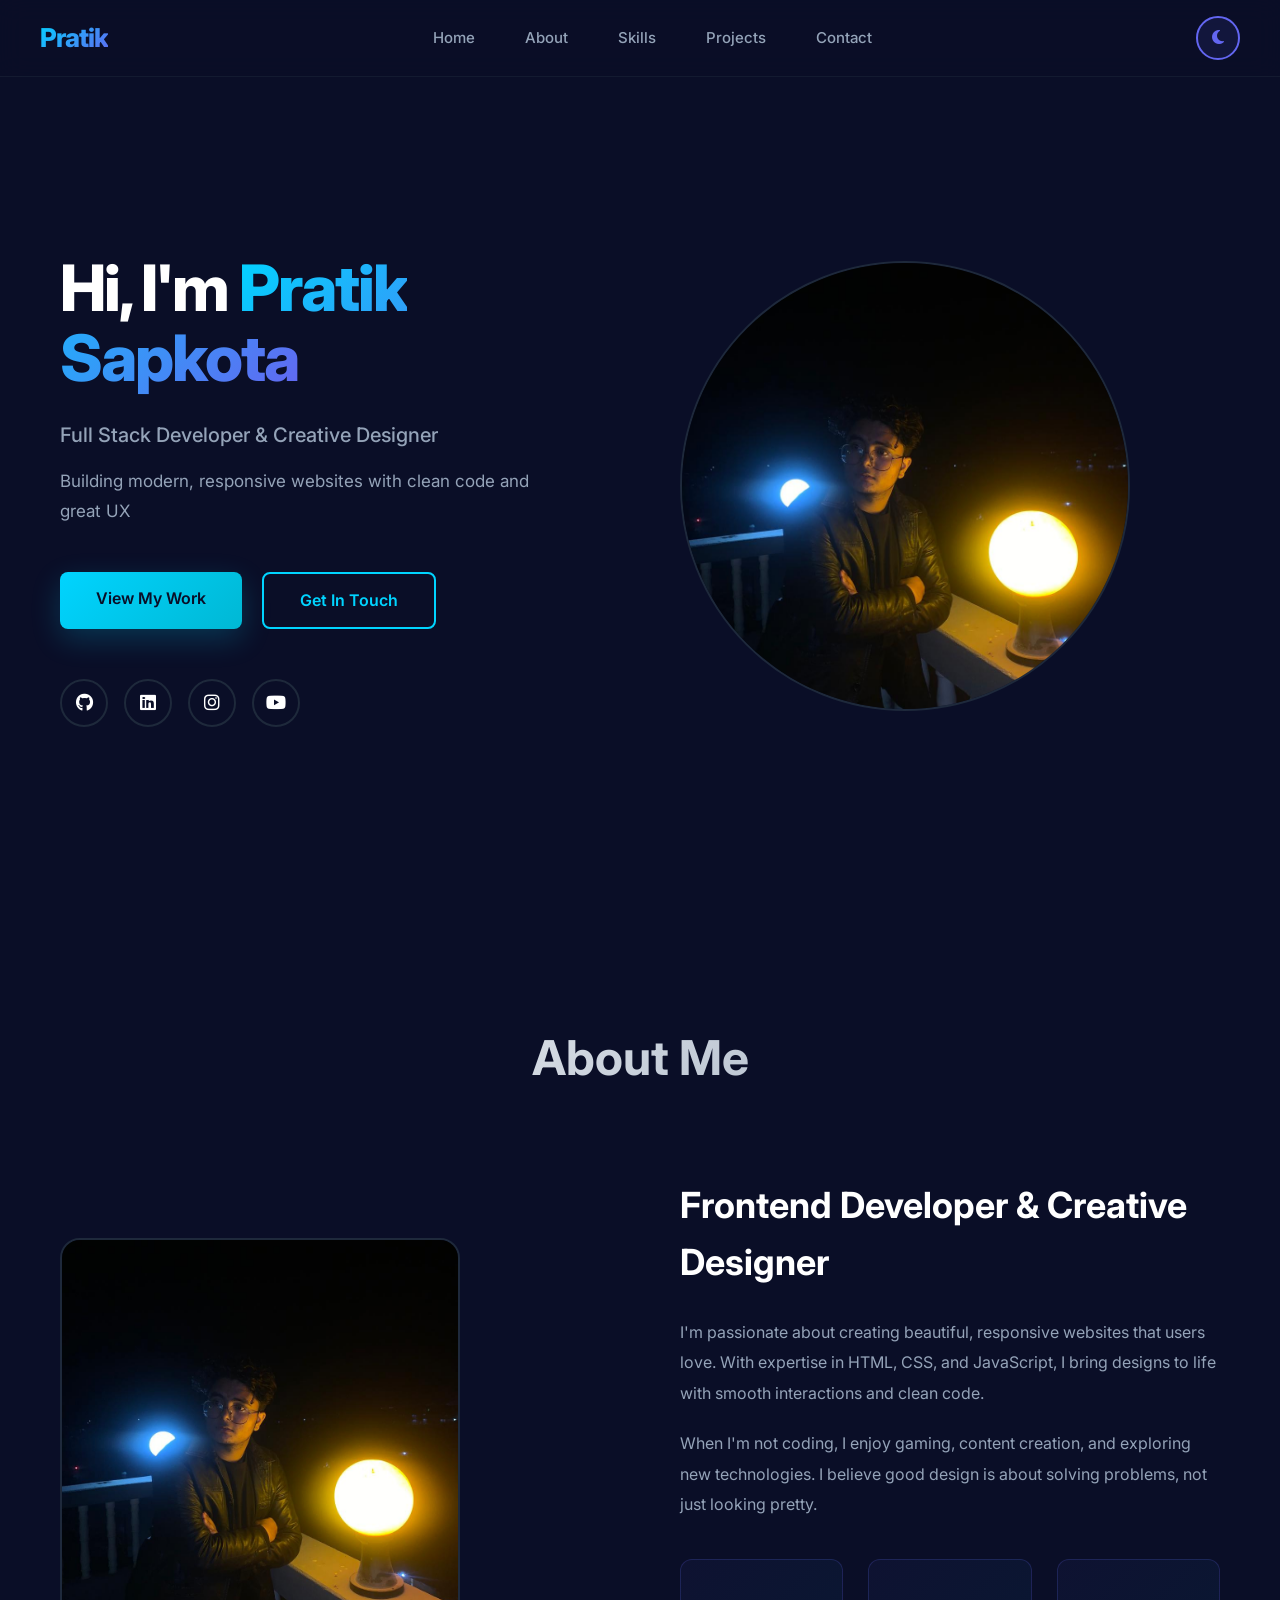
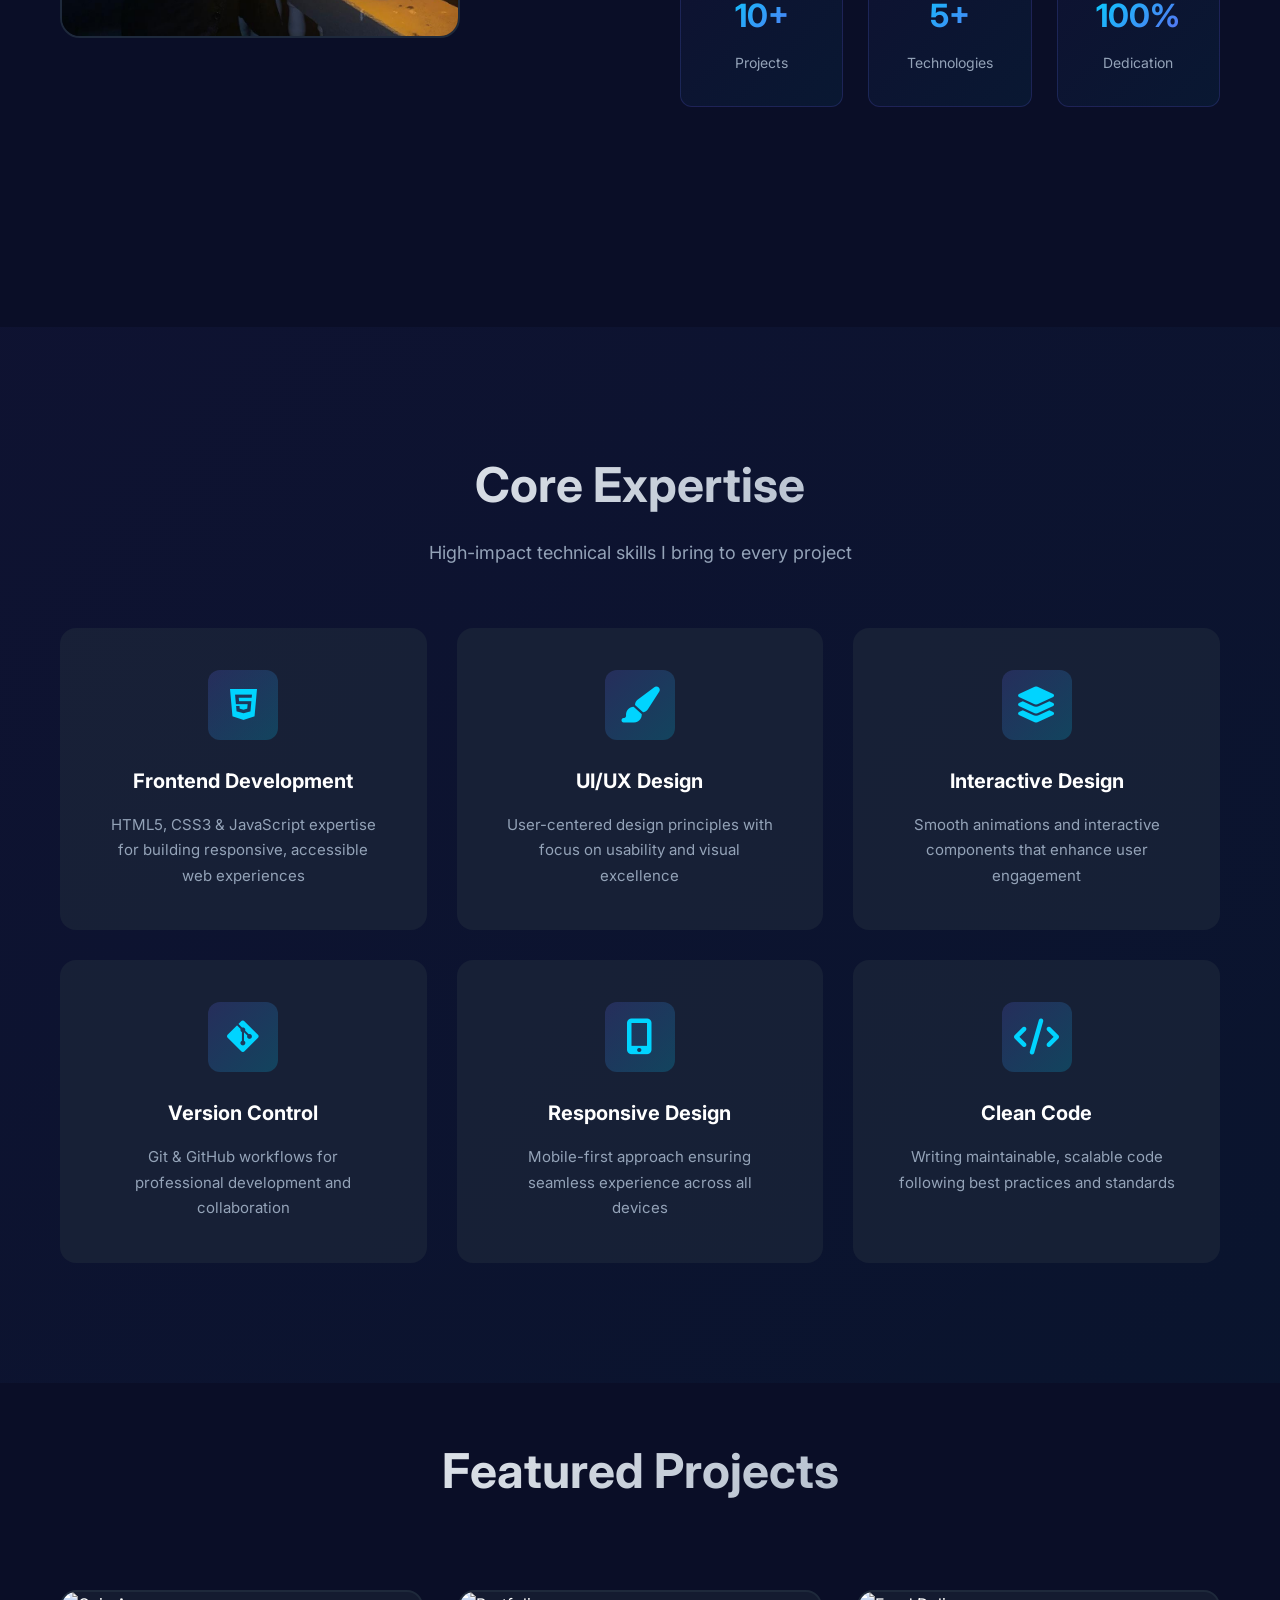
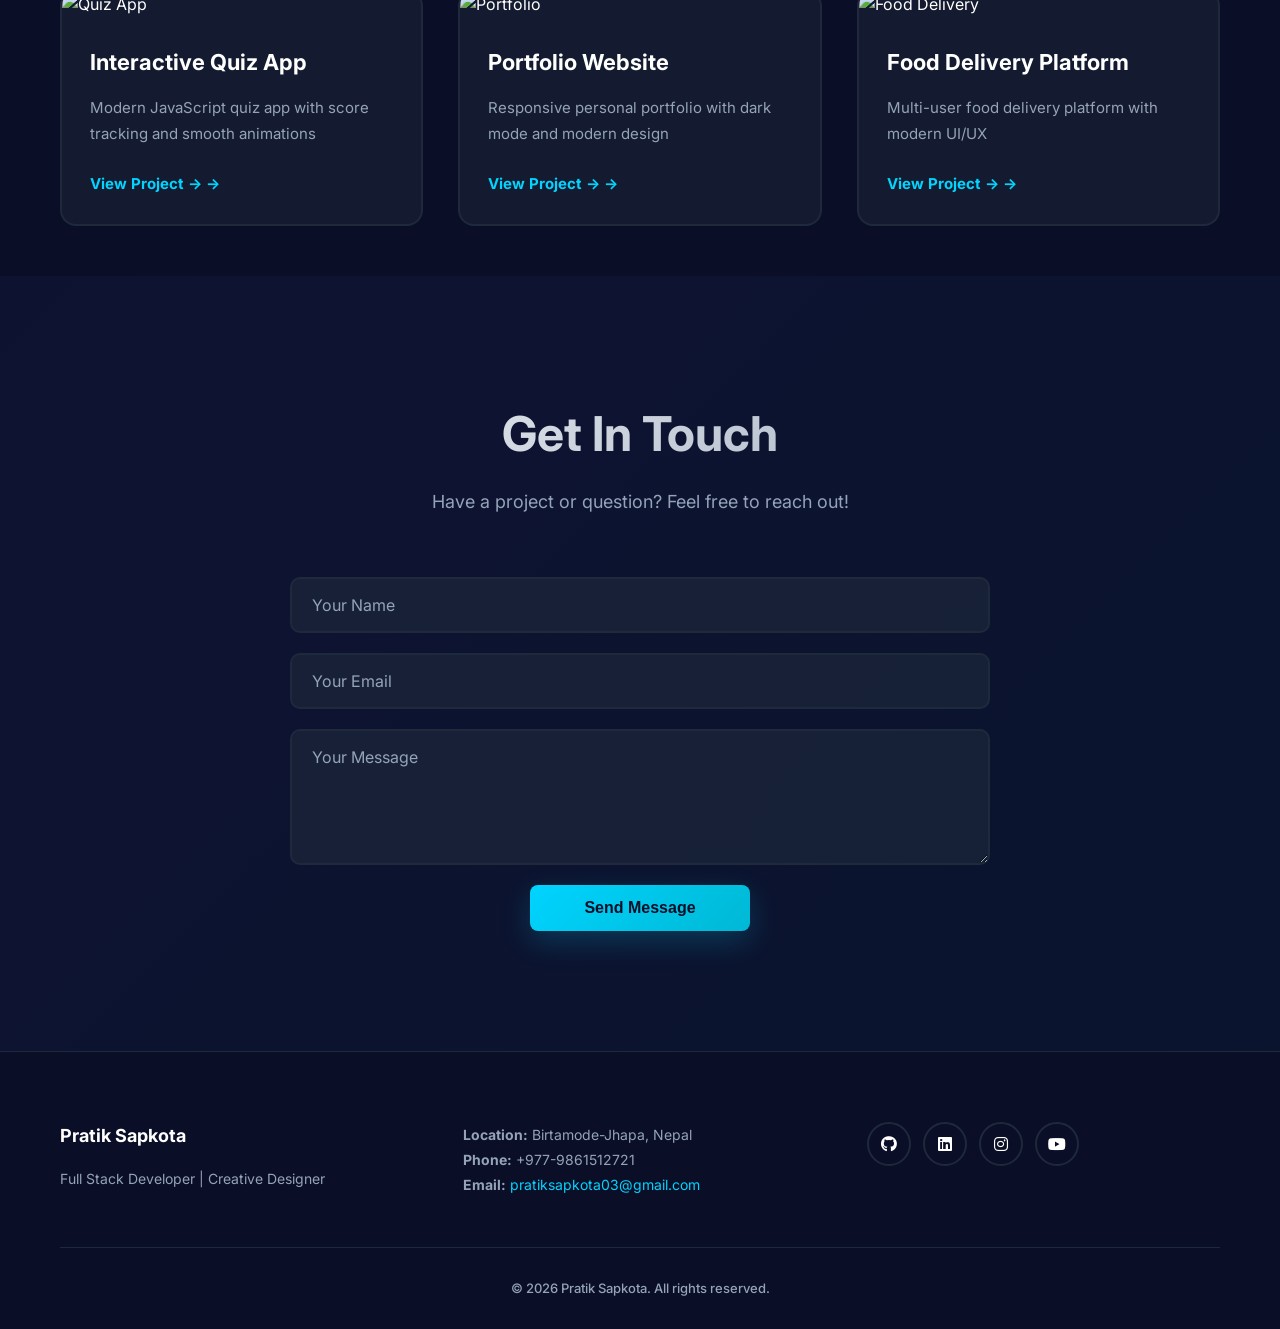
==== SELF/main.html @ d4031388 "first commit" ====
<!DOCTYPE html>
<html lang="en">

<head>
    <meta charset="UTF-8" />
    <meta name="viewport" content="width=device-width, initial-scale=1.0" />
    <title>Pratik Sapkota - Full Stack Developer</title>
    <link rel="preconnect" href="https://fonts.googleapis.com" />
    <link rel="preconnect" href="https://fonts.gstatic.com" crossorigin />
    <link href="https://fonts.googleapis.com/css2?family=Inter:wght@300;400;500;600;700&display=swap"
        rel="stylesheet" />
    <link rel="stylesheet" href="https://cdnjs.cloudflare.com/ajax/libs/font-awesome/6.5.2/css/all.min.css" />
    <link rel="stylesheet" href="main.css" />
</head>

<body>
    <nav class="navbar">
        <div class="container nav-flex">
            <div class="logo">Pratik</div>
            <button class="menu-toggle" id="menuToggle">
                <span></span>
                <span></span>
                <span></span>
            </button>
            <ul class="nav-menu" id="navMenu">
                <li><a href="#home">Home</a></li>
                <li><a href="#about">About</a></li>
                <li><a href="#skills">Skills</a></li>
                <li><a href="#projects">Projects</a></li>
                <li><a href="#contact">Contact</a></li>
            </ul>
            <button class="theme-btn" id="themeBtn">
                <i class="fas fa-moon"></i>
            </button>
        </div>
    </nav>

    <section id="home" class="hero">
        <div class="container">
            <div class="hero-content">
                <h1 class="hero-title">Hi, I'm <span class="typing"></span></h1>
                <p class="hero-subtitle">Full Stack Developer & Creative Designer</p>
                <p class="hero-desc">Building modern, responsive websites with clean code and great UX</p>
                <div class="hero-buttons">
                    <a href="#projects" class="btn btn-primary">View My Work</a>
                    <a href="#contact" class="btn btn-secondary">Get In Touch</a>
                </div>
                <div class="social-links">
                    <a href="https://github.com/alishxetry" target="_blank"><i class="fab fa-github"></i></a>
                    <a href="https://www.linkedin.com/in/pratik-sapkota-087529395/" target="_blank"><i
                            class="fab fa-linkedin"></i></a>
                    <a href="https://www.instagram.com/pratik_sapk0ta/" target="_blank"><i
                            class="fab fa-instagram"></i></a>
                    <a href="https://www.youtube.com/@ThePratikPlay" target="_blank"><i class="fab fa-youtube"></i></a>
                </div>
            </div>
            <div class="hero-image">
                <img src="assets/Profile.jpeg" alt="Pratik Sapkota" />
            </div>
        </div>
    </section>

    <section id="about" class="about">
        <div class="container">
            <h2 class="section-heading">About Me</h2>
            <div class="about-content">
                <div class="about-image">
                    <img src="assets/Profile.jpeg" alt="Pratik" class="main-img default-img" />
                    <img src="assets/mirror.jpeg" alt="Pratik Hover" class="main-img hover-img" />
                </div>

                <div class="about-text">
                    <h3>Frontend Developer & Creative Designer</h3>
                    <p>I'm passionate about creating beautiful, responsive websites that users love. With expertise in
                        HTML, CSS, and JavaScript, I bring designs to life with smooth interactions and clean code.</p>
                    <p>When I'm not coding, I enjoy gaming, content creation, and exploring new technologies. I believe
                        good design is about solving problems, not just looking pretty.</p>
                    <div class="stats">
                        <div class="stat">
                            <h4>10+</h4>
                            <p>Projects</p>
                        </div>
                        <div class="stat">
                            <h4>5+</h4>
                            <p>Technologies</p>
                        </div>
                        <div class="stat">
                            <h4>100%</h4>
                            <p>Dedication</p>
                        </div>
                    </div>
                </div>
            </div>
        </div>
    </section>

    <section id="skills" class="skills">
        <div class="container">
            <h2 class="section-heading">Core Expertise</h2>
            <p class="section-subtitle">High-impact technical skills I bring to every project</p>
            <div class="skills-grid">
                <div class="skill-item">
                    <div class="skill-icon">
                        <i class="fab fa-html5"></i>
                    </div>
                    <h4>Frontend Development</h4>
                    <p>HTML5, CSS3 & JavaScript expertise for building responsive, accessible web experiences</p>
                </div>
                <div class="skill-item">
                    <div class="skill-icon">
                        <i class="fas fa-paint-brush"></i>
                    </div>
                    <h4>UI/UX Design</h4>
                    <p>User-centered design principles with focus on usability and visual excellence</p>
                </div>
                <div class="skill-item">
                    <div class="skill-icon">
                        <i class="fas fa-layer-group"></i>
                    </div>
                    <h4>Interactive Design</h4>
                    <p>Smooth animations and interactive components that enhance user engagement</p>
                </div>
                <div class="skill-item">
                    <div class="skill-icon">
                        <i class="fab fa-git-alt"></i>
                    </div>
                    <h4>Version Control</h4>
                    <p>Git & GitHub workflows for professional development and collaboration</p>
                </div>
                <div class="skill-item">
                    <div class="skill-icon">
                        <i class="fas fa-mobile-alt"></i>
                    </div>
                    <h4>Responsive Design</h4>
                    <p>Mobile-first approach ensuring seamless experience across all devices</p>
                </div>
                <div class="skill-item">
                    <div class="skill-icon">
                        <i class="fas fa-code"></i>
                    </div>
                    <h4>Clean Code</h4>
                    <p>Writing maintainable, scalable code following best practices and standards</p>
                </div>
            </div>
        </div>
    </section>

    <section id="projects" class="projects">
        <div class="container">
            <h2 class="section-heading">Featured Projects</h2>
            <div class="projects-grid">
                <div class="project-card">
                    <img src="https://images.unsplash.com/photo-1516321318423-f06f85e504b3?q=80&w=500" alt="Quiz App" />
                    <h3>Interactive Quiz App</h3>
                    <p>Modern JavaScript quiz app with score tracking and smooth animations</p>
                    <a href="#" class="link">View Project →</a>
                </div>
                <div class="project-card">
                    <img src="https://images.unsplash.com/photo-1498050108023-c5249f4df085?q=80&w=500"
                        alt="Portfolio" />
                    <h3>Portfolio Website</h3>
                    <p>Responsive personal portfolio with dark mode and modern design</p>
                    <a href="#" class="link">View Project →</a>
                </div>
                <div class="project-card">
                    <img src="https://images.unsplash.com/photo-1526367790999-0150786686a2?q=80&w=500"
                        alt="Food Delivery" />
                    <h3>Food Delivery Platform</h3>
                    <p>Multi-user food delivery platform with modern UI/UX</p>
                    <a href="#" class="link">View Project →</a>
                </div>
            </div>
        </div>
    </section>

    <section id="contact" class="contact">
        <div class="container">
            <h2 class="section-heading" >Get In Touch</h2>
            <p class="contact-intro">Have a project or question? Feel free to reach out!</p>
            <form class="contact-form" id="contactForm">
                <input type="text" placeholder="Your Name" required />
                <input type="email" placeholder="Your Email" required />
                <textarea rows="5" placeholder="Your Message" required></textarea>
                <button type="submit" class="btn btn-primary">Send Message</button>
            </form>
        </div>
    </section>

    <footer class="footer">
        <div class="container">
            <div class="footer-content">
                <div>
                    <h4>Pratik Sapkota</h4>
                    <p>Full Stack Developer | Creative Designer</p>
                </div>
                <div class="footer-info">
                    <p><strong>Location:</strong> Birtamode-Jhapa, Nepal</p>
                    <p><strong>Phone:</strong> +977-9861512721</p>
                    <p><strong>Email:</strong> <a href="mailto:pratiksapkota03@gmail.com">pratiksapkota03@gmail.com</a>
                    </p>
                </div>
                <div class="footer-socials">
                    <a href="https://github.com/alishxetry" target="_blank"><i class="fab fa-github"></i></a>
                    <a href="https://www.linkedin.com/in/pratik-sapkota-087529395/" target="_blank"><i
                            class="fab fa-linkedin"></i></a>
                    <a href="https://www.instagram.com/pratik_sapk0ta/" target="_blank"><i
                            class="fab fa-instagram"></i></a>
                    <a href="https://www.youtube.com/@ThePratikPlay" target="_blank"><i class="fab fa-youtube"></i></a>
                </div>
            </div>
            <p class="copyright">© 2026 Pratik Sapkota. All rights reserved.</p>
        </div>
    </footer>

    <script src="script.js"></script>
</body>

</html>
---- SELF/main.css ----
* {
    margin: 0;
    padding: 0;
    box-sizing: border-box;
}

:root {
    --primary: #00d4ff;
    --accent: #6366f1;
    --dark: #0a0e27;
    --light: #f5f7fa;
    --text: #ffffff;
    --text-muted: #94a3b8;
    --border: #1e293b;
    --transition: 0.4s cubic-bezier(0.25, 0.46, 0.45, 0.94);
}

html {
    scroll-behavior: smooth;
}

body {
    font-family: -apple-system, BlinkMacSystemFont, 'Segoe UI', 'Inter', sans-serif;
    background: var(--dark);
    color: var(--text);
    line-height: 1.6;
    transition: background var(--transition), color var(--transition);
}

.container {
    max-width: 1200px;
    margin: 0 auto;
    padding: 0 20px;
}


a {
    text-decoration: none;
    color: inherit;
}

.section-heading {
    font-size: 48px;
    font-weight: 700;
    margin-bottom: 15px;
    background: linear-gradient(135deg, var(--text), var(--text-muted));
    -webkit-background-clip: text;
    -webkit-text-fill-color: transparent;
    background-clip: text;
}

.section-subtitle {
    font-size: 18px;
    color: var(--text-muted);
    text-align: center;
    margin-bottom: 60px;
    font-weight: 400;
}

.subsection-title {
    font-size: 32px;
    font-weight: 600;
    margin-bottom: 40px;
    color: var(--text);
}

.navbar {
    position: fixed;
    top: 0;
    width: 100%;
    background: rgba(10, 14, 39, 0.8);
    backdrop-filter: blur(12px);
    border-bottom: 1px solid rgba(30, 41, 59, 0.5);
    z-index: 1000;
    transition: all var(--transition);
}

.nav-flex {
    display: flex;
    justify-content: space-between;
    align-items: center;
    padding: 1rem 0;
}

.logo {
    font-size: 26px;
    font-weight: 800;
    background: linear-gradient(135deg, var(--primary), var(--accent));
    -webkit-background-clip: text;
    -webkit-text-fill-color: transparent;
    background-clip: text;
    letter-spacing: -1px;
    cursor: pointer;
}

.nav-menu {
    display: flex;
    list-style: none;
    gap: 50px;
}

.nav-menu a {
    color: var(--text-muted);
    font-weight: 500;
    font-size: 15px;
    transition: color var(--transition);
    position: relative;
}

.nav-menu a::after {
    content: '';
    position: absolute;
    bottom: -8px;
    left: 0;
    width: 0;
    height: 2px;
    background: var(--primary);
    transition: width var(--transition);
}

.nav-menu a:hover {
    color: var(--primary);
}

.nav-menu a:hover::after {
    width: 100%;
}

.menu-toggle {
    display: none;
    flex-direction: column;
    gap: 6px;
    background: none;
    border: none;
    cursor: pointer;
}

.menu-toggle span {
    width: 25px;
    height: 3px;
    background: var(--text);
    transition: all var(--transition);
    border-radius: 2px;
}

.theme-btn {
    background: rgba(99, 102, 241, 0.1);
    border: 2px solid var(--accent);
    color: var(--accent);
    width: 44px;
    height: 44px;
    border-radius: 50%;
    cursor: pointer;
    font-size: 16px;
    transition: all var(--transition);
}

.theme-btn:hover {
    background: var(--accent);
    color: var(--dark);
    transform: scale(1.05);
}

.hero {
    min-height: 100vh;
    display: flex;
    align-items: center;
    padding-top: 80px;
    position: relative;
    overflow: hidden;
}

.hero .container {
    display: grid;
    grid-template-columns: 1fr 1fr;
    gap: 80px;
    align-items: center;
}

.hero-content {
    z-index: 2;
}

.hero-title {
    font-size: 64px;
    font-weight: 800;
    margin-bottom: 25px;
    line-height: 1.1;
    letter-spacing: -2px;
}

.hero-title span {
    background: linear-gradient(135deg, var(--primary), var(--accent));
    -webkit-background-clip: text;
    -webkit-text-fill-color: transparent;
    background-clip: text;
}

.hero-subtitle {
    font-size: 20px;
    color: var(--text-muted);
    margin-bottom: 15px;
    font-weight: 500;
}

.hero-desc {
    font-size: 17px;
    color: var(--text-muted);
    margin-bottom: 45px;
    max-width: 500px;
    line-height: 1.8;
}

.hero-buttons {
    display: flex;
    gap: 20px;
    margin-bottom: 50px;
}

.btn {
    padding: 14px 36px;
    border-radius: 8px;
    font-size: 16px;
    font-weight: 600;
    transition: all var(--transition);
    border: none;
    cursor: pointer;
    display: inline-block;
}

.btn-primary {
    background: linear-gradient(135deg, var(--primary), #00b8d4);
    color: var(--dark);
    box-shadow: 0 10px 30px rgba(0, 212, 255, 0.2);
}

.btn-primary:hover {
    transform: translateY(-4px);
    box-shadow: 0 15px 40px rgba(0, 212, 255, 0.4);
}

.btn-secondary {
    border: 2px solid var(--primary);
    background: transparent;
    color: var(--primary);
}

.btn-secondary:hover {
    background: rgba(0, 212, 255, 0.1);
    border-color: var(--accent);
    color: var(--accent);
}

.social-links {
    display: flex;
    gap: 16px;
}

.social-links a {
    width: 48px;
    height: 48px;
    border: 2px solid var(--border);
    border-radius: 50%;
    display: flex;
    align-items: center;
    justify-content: center;
    transition: all var(--transition);
    font-size: 18px;
}

.social-links a:hover {
    border-color: var(--primary);
    color: var(--primary);
    background: rgba(0, 212, 255, 0.1);
    transform: translateY(-6px);
}

.hero-image {
    position: relative;
}

.hero-image img {
    width: 450px; /* Width and height must be equal for a perfect circle */
    height: 450px; 
    object-fit: cover; /* Prevents the image from stretching */
    border-radius: 50%; /* Makes the image perfectly round */
    border: 2px solid var(--border);
    transition: transform var(--transition);
}

.hero-image img:hover {
    transform: scale(1.02);
}


.about {
    padding: 120px 0;
    background: var(--dark);
    position: relative;
}

.about .section-heading {
    text-align: center;
    margin-bottom: 80px;
}

.about-content {
    display: grid;
    grid-template-columns: 1fr 1fr;
    gap: 80px;
    align-items: center;
    margin-bottom: 100px;
}

.about-image {
    position: relative;
    width: 100%;
    max-width: 400px;
}

.about-image img {
    width: 100%;
    aspect-ratio: 1 / 1; 
    object-fit: cover; 
    border-radius: 20px;
    border: 2px solid var(--border);
    transition: transform var(--transition), opacity var(--transition);
}

.about-image .hover-img {
    position: absolute;
    top: 0;
    left: 0;
    opacity: 0;
}

.about-image:hover .default-img {
    opacity: 0;
    transform: scale(1.02);
}

.about-image:hover .hover-img {
    opacity: 1;
    transform: scale(1.02);
}

.about-text h3 {
    font-size: 36px;
    font-weight: 700;
    margin-bottom: 25px;
    color: var(--text);
}

.about-text p {
    color: var(--text-muted);
    margin-bottom: 20px;
    line-height: 1.9;
    font-size: 16px;
}

.stats {
    display: grid;
    grid-template-columns: repeat(3, 1fr);
    gap: 25px;
    margin-top: 40px;
}

.stat {
    background: linear-gradient(135deg, rgba(99, 102, 241, 0.05), rgba(0, 212, 255, 0.05));
    padding: 30px;
    border-radius: 12px;
    text-align: center;
    transition: all var(--transition);
    border: 1px solid rgba(99, 102, 241, 0.2);
}

.stat:hover {
    border-color: var(--accent);
    transform: translateY(-6px);
    background: linear-gradient(135deg, rgba(99, 102, 241, 0.1), rgba(0, 212, 255, 0.1));
}

.stat h4 {
    font-size: 32px;
    background: linear-gradient(135deg, var(--primary), var(--accent));
    -webkit-background-clip: text;
    -webkit-text-fill-color: transparent;
    background-clip: text;
    margin-bottom: 8px;
    font-weight: 700;
}

.stat p {
    color: var(--text-muted);
    font-size: 14px;
    margin: 0;
}

.about-cards-section {
    margin-top: 80px;
    border-top: 1px solid var(--border);
    padding-top: 80px;
}

.image-card-wrapper {
    display: flex;
    justify-content: center;
}

.image-hover-card {
    background: linear-gradient(135deg, rgba(99, 102, 241, 0.05), rgba(0, 212, 255, 0.05));
    border: 2px solid var(--border);
    border-radius: 16px;
    padding: 40px;
    max-width: 400px;
    text-align: center;
    transition: all var(--transition);
}

.image-hover-card:hover {
    border-color: var(--accent);
    background: linear-gradient(135deg, rgba(99, 102, 241, 0.1), rgba(0, 212, 255, 0.1));
}

.image-container {
    position: relative;
    width: 100%;
    height: 320px;
    border-radius: 12px;
    overflow: hidden;
    margin-bottom: 25px;
}

.hover-image {
    position: absolute;
    width: 100%;
    height: 100%;
    object-fit: cover;
    transition: opacity var(--transition);
}

.hover-image.primary {
    opacity: 1;
    z-index: 2;
}

.hover-image.secondary {
    opacity: 0;
    z-index: 1;
}

.image-hover-card:hover .hover-image.primary {
    opacity: 0;
}

.image-hover-card:hover .hover-image.secondary {
    opacity: 1;
}

.card-info h4 {
    font-size: 22px;
    font-weight: 700;
    margin-bottom: 10px;
    color: var(--text);
}

.card-info p {
    color: var(--text-muted);
    font-size: 14px;
}

.skills {
    padding: 120px 0;
    background: linear-gradient(135deg, rgba(99, 102, 241, 0.05), rgba(0, 212, 255, 0.03));
}

.skills .section-heading {
    text-align: center;
}

.skills-grid {
    display: grid;
    grid-template-columns: repeat(auto-fit, minmax(320px, 1fr));
    gap: 30px;
}

.skill-item {
    background: rgba(30, 41, 59, 0.6);
    padding: 40px;
    border-radius: 16px;
    text-align: center;
    transition: all var(--transition);
    border: 2px solid transparent;
}

.skill-item:hover {
    border-color: var(--accent);
    background: rgba(30, 41, 59, 0.8);
    transform: translateY(-8px);
}

.skill-icon {
    width: 70px;
    height: 70px;
    margin: 0 auto 25px;
    background: linear-gradient(135deg, rgba(99, 102, 241, 0.2), rgba(0, 212, 255, 0.2));
    border-radius: 12px;
    display: flex;
    align-items: center;
    justify-content: center;
    transition: all var(--transition);
    font-size: 36px;
    color: var(--primary);
}

.skill-item:hover .skill-icon {
    background: linear-gradient(135deg, var(--accent), var(--primary));
    color: var(--dark);
    transform: scale(1.1);
}

.skill-item h4 {
    font-size: 20px;
    font-weight: 700;
    margin-bottom: 15px;
    color: var(--text);
}

.skill-item p {
    color: var(--text-muted);
    font-size: 15px;
    line-height: 1.7;
}

.projects {
    padding: 50px 0;
    background: var(--dark);
}

.projects .section-heading {
    text-align: center;
    margin-bottom: 80px;
}

.projects-grid {
    display: grid;
    grid-template-columns: repeat(auto-fit, minmax(320px, 1fr));
    gap: 35px;
}

.project-card {
    background: rgba(30, 41, 59, 0.5);
    border-radius: 16px;
    overflow: hidden;
    transition: all var(--transition);
    border: 2px solid var(--border);
}

.project-card:hover {
    border-color: var(--accent);
    transform: translateY(-12px);
    background: rgba(30, 41, 59, 0.7);
}

.project-card img {
    width: 100%;
    height: 240px;
    object-fit: cover;
    transition: transform var(--transition);
}

.project-card:hover img {
    transform: scale(1.08);
}

.project-card h3 {
    padding: 28px 28px 15px;
    font-size: 22px;
    font-weight: 700;
    color: var(--text);
}

.project-card p {
    padding: 0 28px 25px;
    color: var(--text-muted);
    font-size: 15px;
    line-height: 1.7;
}

.link {
    display: inline-block;
    padding: 0 28px 28px;
    color: var(--primary);
    font-weight: 700;
    transition: all var(--transition);
    position: relative;
    font-size: 15px;
}

.link::after {
    content: ' →';
    transition: transform var(--transition);
}

.link:hover::after {
    transform: translateX(6px);
}

.contact {
    padding: 120px 0;
    background: linear-gradient(135deg, rgba(99, 102, 241, 0.05), rgba(0, 212, 255, 0.03));
}

.contact .section-heading {
    text-align: center;
}

.contact-intro {
    text-align: center;
    color: var(--text-muted);
    margin-bottom: 60px;
    font-size: 18px;
}

.contact-form {
    max-width: 700px;
    margin: 0 auto;
    display: flex;
    flex-direction: column;
    gap: 20px;
}

.contact-form input,
.contact-form textarea {
    padding: 16px 20px;
    background: rgba(30, 41, 59, 0.6);
    border: 2px solid var(--border);
    border-radius: 10px;
    color: var(--text);
    font-family: inherit;
    font-size: 16px;
    transition: all var(--transition);
}

.contact-form input::placeholder,
.contact-form textarea::placeholder {
    color: var(--text-muted);
}

.contact-form input:focus,
.contact-form textarea:focus {
    outline: none;
    border-color: var(--accent);
    background: rgba(30, 41, 59, 0.8);
    box-shadow: 0 0 20px rgba(99, 102, 241, 0.2);
}

.contact-form button {
    align-self: center;
    min-width: 220px;
}

.footer {
    background: rgba(10, 14, 39, 0.8);
    border-top: 1px solid var(--border);
    padding: 70px 0 30px;
}

.footer-content {
    display: grid;
    grid-template-columns: repeat(auto-fit, minmax(260px, 1fr));
    gap: 50px;
    margin-bottom: 50px;
}

.footer-content h4 {
    font-size: 18px;
    font-weight: 700;
    margin-bottom: 15px;
    color: var(--text);
}

.footer-content p {
    color: var(--text-muted);
    font-size: 14px;
    line-height: 1.8;
}

.footer-info a {
    color: var(--primary);
    transition: color var(--transition);
}

.footer-info a:hover {
    color: var(--accent);
}

.footer-socials {
    display: flex;
    gap: 12px;
    align-items: flex-start;
}

.footer-socials a {
    width: 44px;
    height: 44px;
    border: 2px solid var(--border);
    border-radius: 50%;
    display: flex;
    align-items: center;
    justify-content: center;
    transition: all var(--transition);
    font-size: 16px;
}

.footer-socials a:hover {
    border-color: var(--primary);
    color: var(--primary);
    background: rgba(0, 212, 255, 0.1);
    transform: translateY(-4px);
}

.copyright {
    text-align: center;
    padding-top: 30px;
    border-top: 1px solid var(--border);
    color: var(--text-muted);
    font-size: 13px;
    font-weight: 500;
}

body.light-mode {
    --dark: #ffffff;
    --light: #0a0e27;
    --text: #1a202c;
    --text-muted: #64748b;
    --border: #e2e8f0;
}

body.light-mode .navbar {
    background: rgba(255, 255, 255, 0.8);
    border-bottom: 1px solid rgba(226, 232, 240, 0.5);
}

body.light-mode .btn-primary {
    color: white;
}

body.light-mode .stat {
    background: linear-gradient(135deg, rgba(99, 102, 241, 0.08), rgba(0, 212, 255, 0.08));
}

body.light-mode .skill-item {
    background: rgba(226, 232, 240, 0.6);
}

body.light-mode .project-card {
    background: rgba(226, 232, 240, 0.6);
}

body.light-mode .contact-form input,
body.light-mode .contact-form textarea {
    background: rgba(226, 232, 240, 0.6);
    border-color: rgba(99, 102, 241, 0.2);
}

body.light-mode .image-hover-card {
    background: linear-gradient(135deg, rgba(99, 102, 241, 0.08), rgba(0, 212, 255, 0.08));
}

body.light-mode footer{
    background: linear-gradient(135deg, rgba(6, 108, 124, 0.479)), rgba(46, 56, 58, 0.911); 
}



@media (max-width: 768px) {
    .menu-toggle {
        display: flex;
    }

    .nav-menu {
        display: none;
        position: absolute;
        top: 60px;
        left: 0;
        width: 100%;
        flex-direction: column;
        background: var(--dark);
        gap: 0;
        border-top: 1px solid var(--border);
    }

    .nav-menu.active {
        display: flex;
    }

    .nav-menu li {
        padding: 15px 20px;
        border-bottom: 1px solid var(--border);
    }

    .hero .container {
        grid-template-columns: 1fr;
        gap: 50px;
        padding-top: 20px;
    }

    .hero-title {
        font-size: 44px;
    }

    .hero-subtitle {
        font-size: 18px;
    }

    .hero-buttons {
        flex-direction: column;
    }

    .hero-image img {
        max-width: 100%;
    }

    .about-content {
        grid-template-columns: 1fr;
        gap: 50px;
    }

    .stats {
        grid-template-columns: repeat(3, 1fr);
    }

    .skills-grid {
        grid-template-columns: 1fr;
    }

    .projects-grid {
        grid-template-columns: 1fr;
    }

    .section-heading {
        font-size: 36px;
    }
}

@media (max-width: 480px) {
    .hero-title {
        font-size: 32px;
    }

    .hero-subtitle {
        font-size: 16px;
    }

    .hero-desc {
        font-size: 15px;
    }

    .about-text h3 {
        font-size: 28px;
    }

    .section-heading {
        font-size: 28px;
    }

    .stats {
        grid-template-columns: 1fr;
    }

    .btn {
        padding: 12px 28px;
        font-size: 14px;
    }

    .skill-item {
        padding: 30px 20px;
    }

    .skill-icon {
        width: 60px;
        height: 60px;
        font-size: 28px;
    }
}
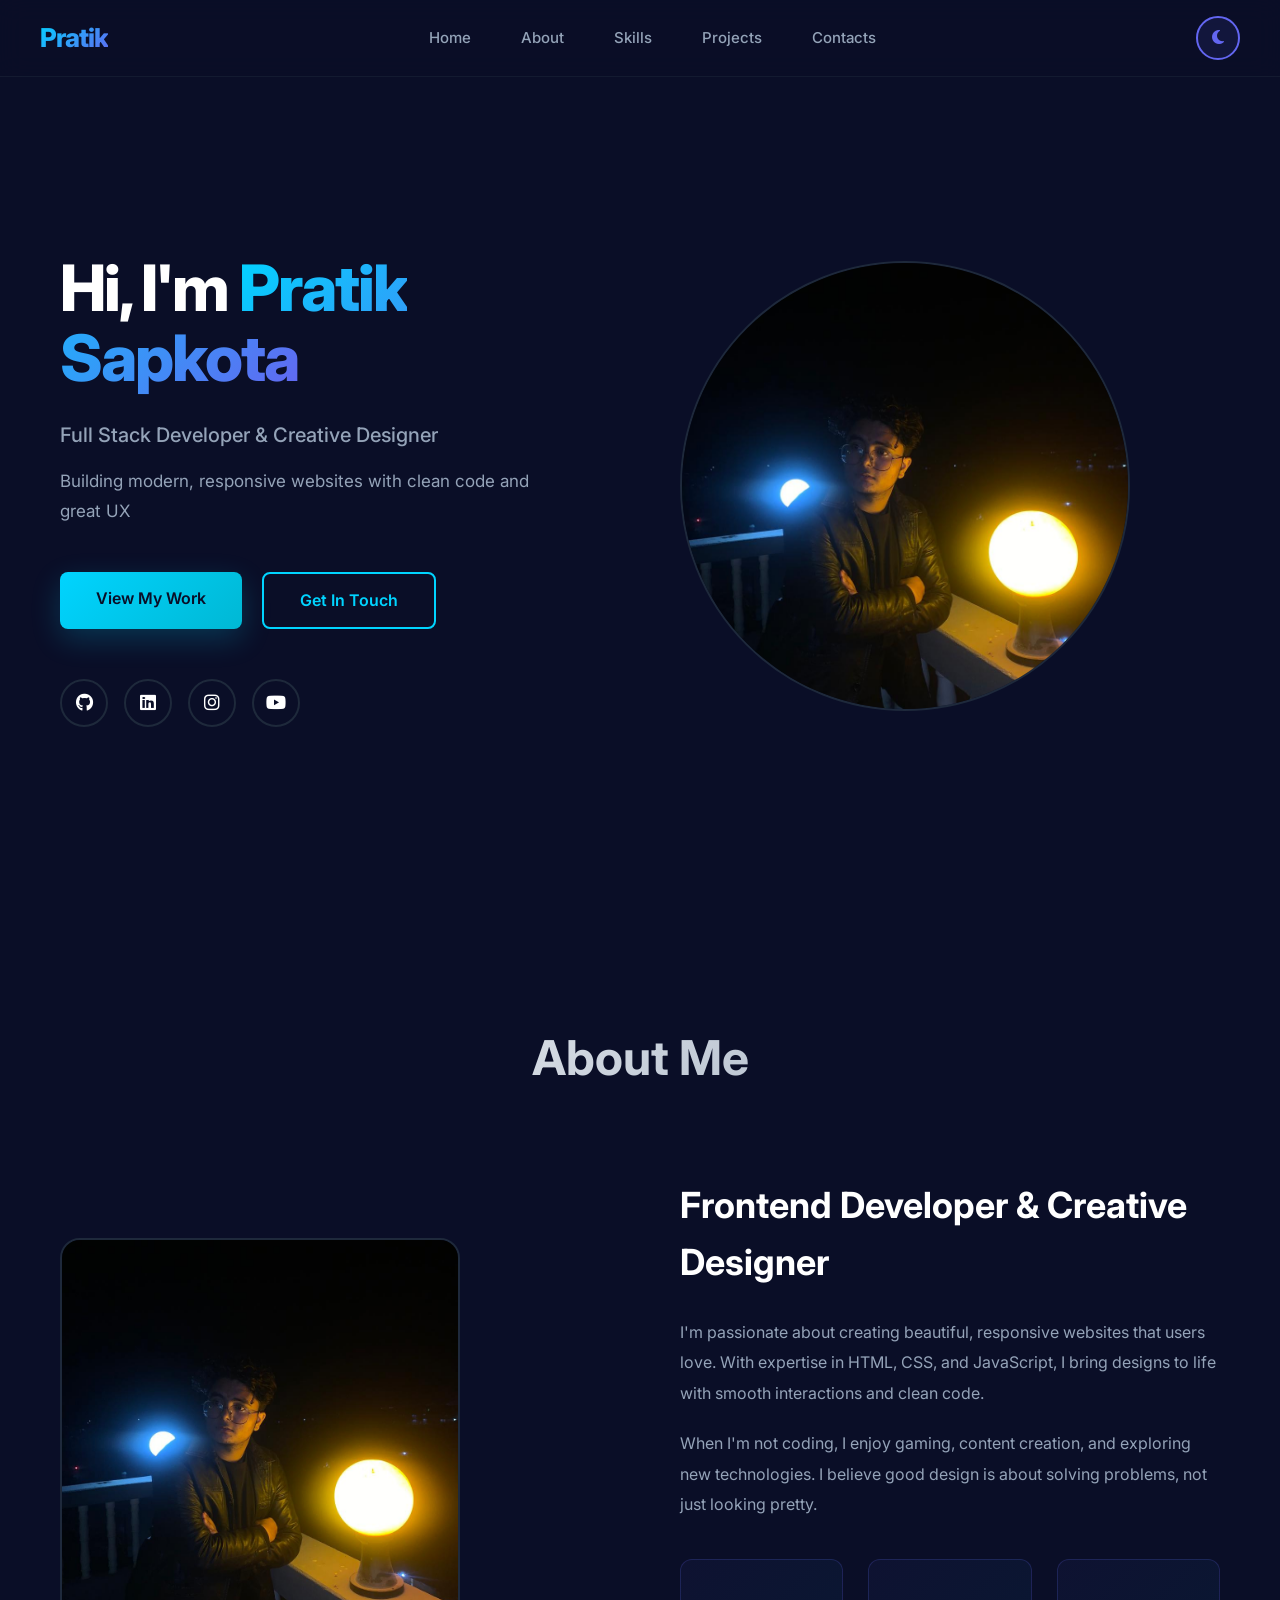
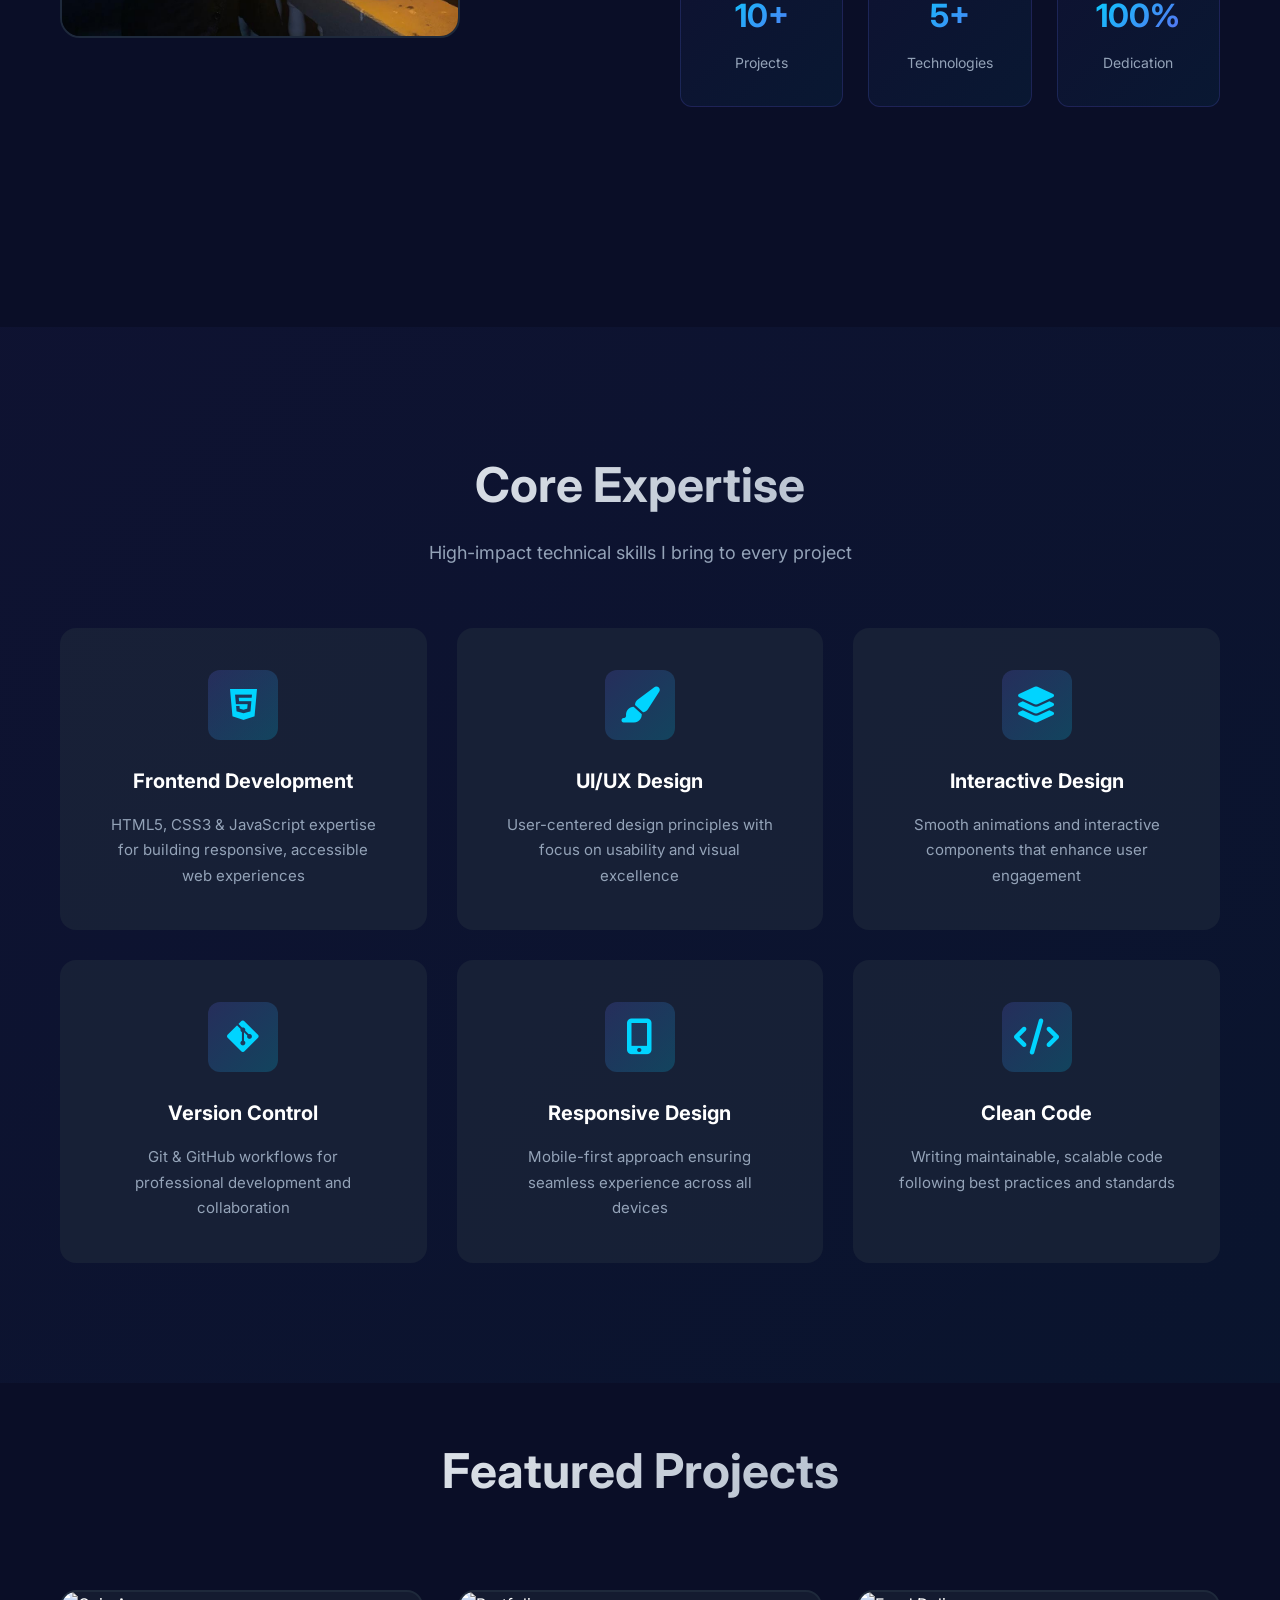
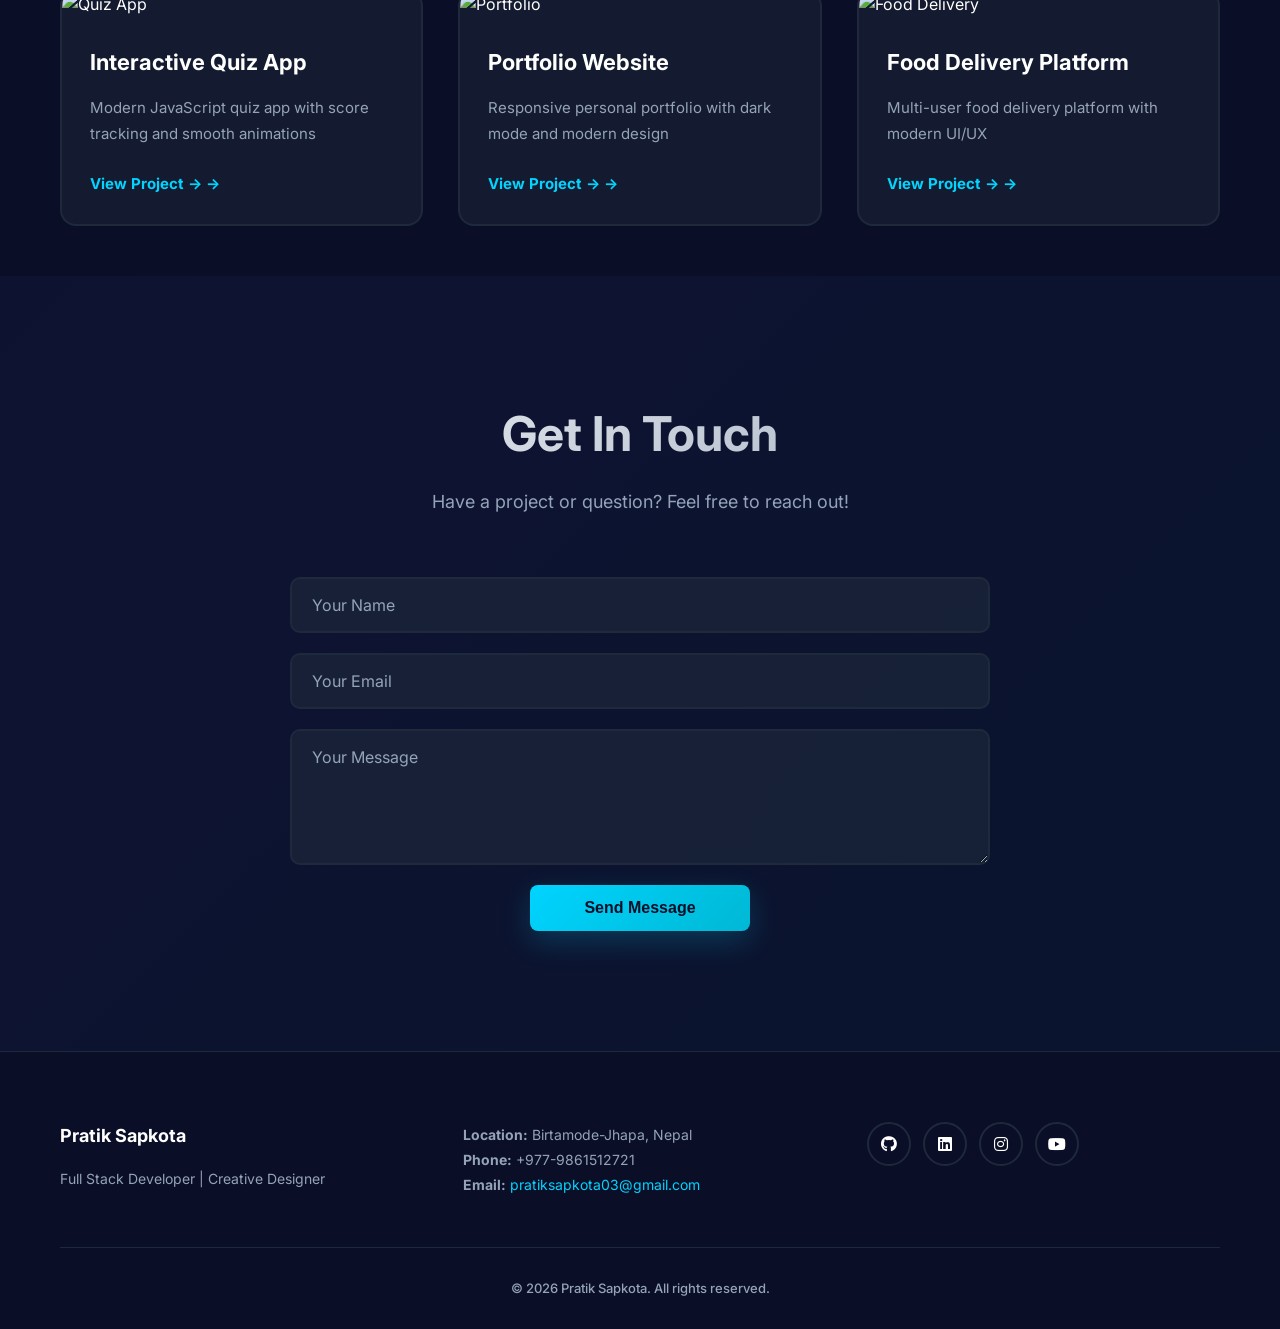
==== commit e25d9202: "Testing automatic Vercel deployment" ====
--- a/SELF/main.html
+++ b/SELF/main.html
@@ -27,7 +27,7 @@
                 <li><a href="#about">About</a></li>
                 <li><a href="#skills">Skills</a></li>
                 <li><a href="#projects">Projects</a></li>
-                <li><a href="#contact">Contact</a></li>
+                <li><a href="#contact">Contacts</a></li>
             </ul>
             <button class="theme-btn" id="themeBtn">
                 <i class="fas fa-moon"></i>
